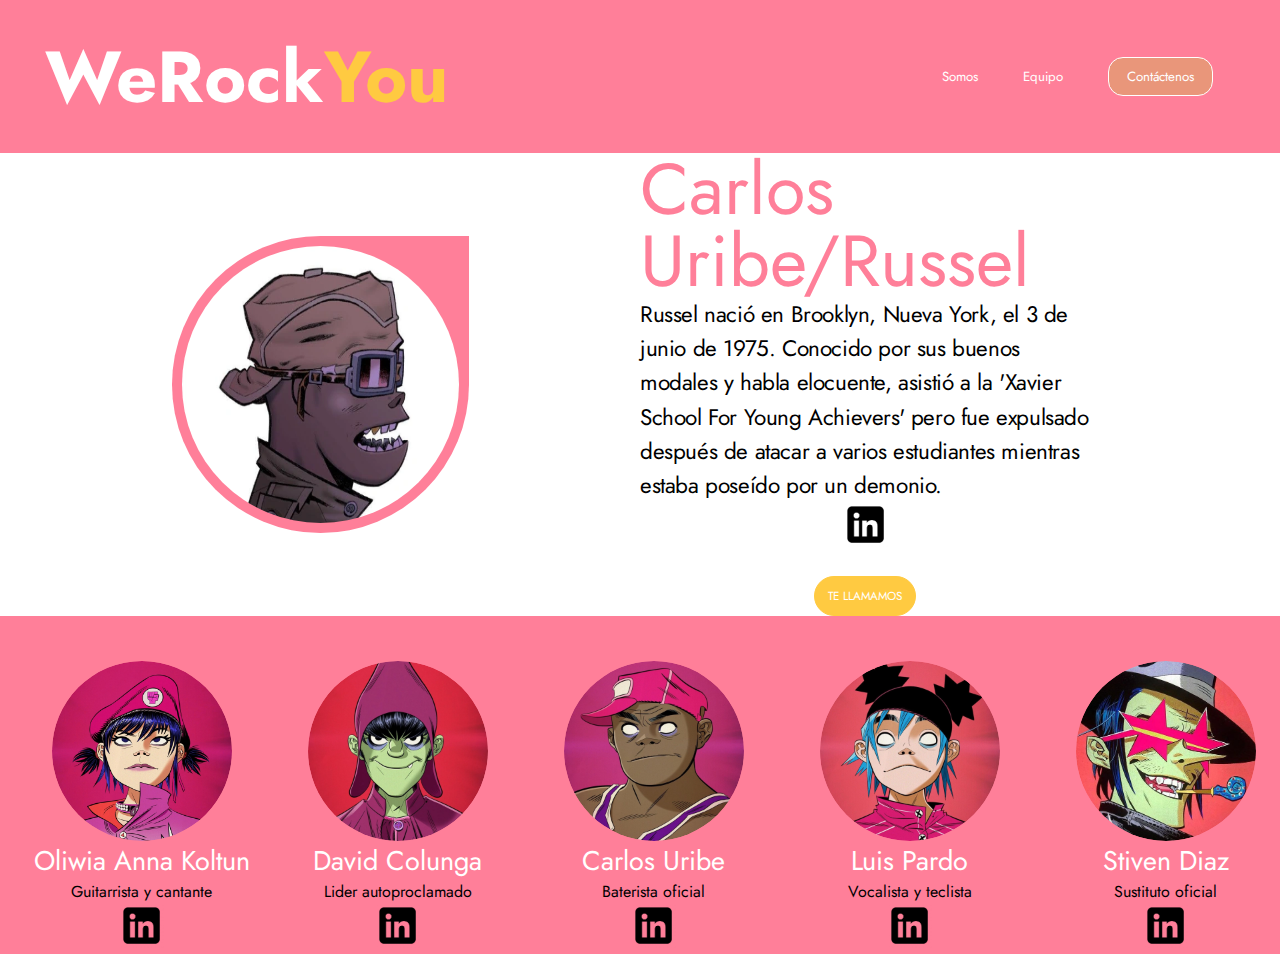
==== carlos.html @ b4e3a8da "change image and text in middle" ====
<!DOCTYPE html>
<html lang="en">

<head>
    <meta charset="UTF-8">
    <meta name="viewport" content="width=device-width, initial-scale=1.0">
    <title>Russel</title>
    <title>GorillazCoders</title>
    <link rel="stylesheet" href="./style.css">
</head>

<body>
    <div class="box aligntoends">
        <div class="box-left">
            <h3 class="box-left-h3white">WeRock</h3>
            <h3 class="box-left-h3yellow">You</h3>
        </div>

        <div class="box-right">
            <h5 class="box-right-p">Somos</h5>
            <h5 class="box-right-p">Equipo</h5>
            <button class="box-right-button">Contáctenos</button>
        </div>
    </div>

    <div class="main">
        <div class="main-left">
            <div class="main-left-drop">
                <img src="./imagenes/Russel-Fase2.jpg" alt="Familia Gorillaz" class="main-left-drop-image">
            </div>
        </div>

        <div class="main-right">
            <div class="main-right-container">
                <h1>Carlos Uribe/Russel</h1>
            </div>
            <div class="main-right-note">
                <p>Russel nació en Brooklyn, Nueva York, el 3 de junio de 1975. Conocido por sus buenos modales y habla elocuente, asistió a la 'Xavier School For Young Achievers' pero fue expulsado después de atacar a varios estudiantes mientras estaba poseído por un demonio.</p>
            </div>
            <a href="https://gorillaz.fandom.com/es/wiki/Russel_Hobbs">
                <img src="./imagenes/pnglinkedin.png" alt="logo linkedin" class="linkedinpng">
            </a>
            <div class="main-right-btn">
                <a href="https://www.gorillaz.com/" target="_blank"><button>Te llamamos</button></a>
            </div>
        </div>
    </div>
</body>

    <div class="allcards">
        <div class="card">
            <div class="card-1">
                <div class="zoom-container">
                    <img src="./imagenes/Oliwia Noodle.jpg" alt="photo of Oliwia" class="zoom-image">
                </div>
                <h1>Oliwia Anna Koltun</h1>
                <p>Guitarrista y cantante</p>
                <a href="https://gorillaz.fandom.com/es/wiki/Noodle">
                    <img src="./imagenes/pnglinkedin.png" alt="logo linkedin" class="linkedinpng">
                </a>
            </div>
        </div>
        <div class="card">
            <div class="card-1">
                <div class="zoom-container">
                    <img src="./imagenes/David Murdoc.jpg" alt="photo of David C" class="zoom-image">
                </div>
                <h1>David Colunga</h1>
                <p>Lider autoproclamado</p>
                <a href="https://gorillaz.fandom.com/es/wiki/Murdoc_Niccals">
                    <img src="./imagenes/pnglinkedin.png" alt="logo linkedin" class="linkedinpng">
                </a>
            </div>
        </div>

        <div class="card">
            <div class="card-1">
              <div class="zoom-container">
                 <img src="./imagenes/Carlos Russel.jpg" alt="photo of Carlos" class="zoom-image">
               </div>
                 <h1>Carlos Uribe</h1>
                 <p>Baterista oficial</p>
                 <a href="https://gorillaz.fandom.com/es/wiki/Russel_Hobbs">
                <img src="./imagenes/pnglinkedin.png" alt="logo linkedin" class="linkedinpng">
                </a>
            </div>
       
        </div>
        <div class="card">
            <div class="card-1">
              <div class="zoom-container">
                 <img src="./imagenes/Luis 2D.jpg" alt="photo of Carlos" class="zoom-image">
               </div>
                 <h1>Luis Pardo</h1>
                 <p>Vocalista y teclista</p>
                 <a href="https://gorillaz.fandom.com/es/wiki/2-D">
                <img src="./imagenes/pnglinkedin.png" alt="logo linkedin" class="linkedinpng">
                </a>
            </div>
       
        </div>
        <div class="card">
            <div class="card-1">
              <div class="zoom-container">
                 <img src="./imagenes/Stiven Ace.jpg" alt="photo of Carlos" class="zoom-image">
               </div>
                 <h1>Stiven Diaz</h1>
                 <p>Sustituto oficial</p>
                 <a href="https://gorillaz.fandom.com/es/wiki/Ace">
                <img src="./imagenes/pnglinkedin.png" alt="logo linkedin" class="linkedinpng">
                </a>
            </div>
       
        </div>
        
            
    </div>


</body>
</body>

</html>
</body>
</body>

</html>
---- style.css ----
* {
    margin: 0;
    padding: 0;
    font-family: 'jost';
}

@font-face {
    font-family: 'jost';
        src: url('fonts/Jost-VariableFont_wght.ttf');
}

.main{
    display: flex;
    flex-direction: row;
    align-items: center;
}


.main-left {
    display: flex;
    justify-content: center;
    align-items: center;
    width: 50vw;
    background-color: white;
}

.main-left-drop {
    background-color: #ff7f99;
    margin: 2% 4%;
    height: 297px;
    width: 297px;
    border-radius: 50% 0 50% 50%;
    display: flex;
    justify-content: center;
    align-items: center;
}

.main-left-drop-image {
    height: 277px;
    width: 277px;
    border-radius: 50%;
    display: flex;
    animation: girar 15s linear infinite;
}

.main-left-drop-image:hover {
    border-radius: 50%;
    -webkit-border-radius: 50%;
    box-shadow: 0px 0px 5px 5px #ffca41;
    -webkit-box-shadow: 0px 0px 5px 5px #ffca41;
}

@keyframes girar {
    0% {
        transform: rotate(0deg);
    }
    100% {
        transform: rotate(360deg);
    }
}

.main-right {
    display: flex;
    justify-content: center;
    align-items: center;
    flex-direction: column;
    width: 50vh;
    background-color: white;
}

.main-right-container {
    color: #FF7F99;
    line-height: 8vh;
    display: flex;
    justify-content: center;
}

h1{
    font-weight: normal;
    font-size: 8vh;
}

.main-right-note {
    line-height: 3.8vh;
    display: flex;
    justify-content: center;
    font-size: 2.5vh;
    letter-spacing: -0.4px;
}

.btn {
    display: flex;
    justify-content: center;
    
}

.main-right-btn button {
    width: 8vw;
    height: 4.5vh;
    border-radius: 40px;
    border: 1px solid #FFCA41;
    background-color: #FFCA41;
    text-decoration: none;
    text-transform: uppercase;
    color: white;
    font-size: 1.3vh;
    cursor: pointer;
    margin-top: 2.5vh;
}

.box{
    height: 17vh;
    background-color: #FF7F99;
}

.box-left{
    margin-left: 5vh;
    margin-right: 50;
    display: flex;
    flex-direction: row;
}

.box-left-h3white{
    color: #ffff;
    font-size: 8vh;
}
.box-left-h3yellow{
    color: #FFCA41;
    font-size: 8vh;
}

.aligntoends{
    display: flex; 
    justify-content:space-between;
    align-items: center;
    width: 100%;
}

.box-right{
    margin-left: 5vh;
    margin-right: 5vh;
    display: flex;
    justify-content: space-between;
    align-items: center;
}

.box-right-p{
    margin: 2.5vh;
    color: #ffff;
    font-weight: normal;
}

.box-right-button{
    margin: 2.5vh;
    color: #ffff;
    background-color: darksalmon;
    padding-left: 2vh;
    padding-right: 2vh;
    padding-top: 1vh;
    padding-bottom: 1vh;
    border-color: #ffff;
    border-width: 0.1vh;
    border-style: solid;
    border-radius:15px;
}
.allcards{
    display: flex;
    flex-direction: row;
}

.zoom-container {
    overflow: hidden;
    height: 20vh;
    width: 20vh;
    border-radius: 100%;
    margin-top: 5vh;
}

.zoom-image {
    transition: transform 0.9s ease;
    height: 20vh;
    width: 20vh;
    border-radius: 100%;
}

.zoom-container:hover .zoom-image {
    transform: scale(1.6);
}
.card {
    background-color: #FF7F99;
    display: flex;
    justify-content: center;
    width: 60vh;

}

.card-1 {
    color: white;
    font-size: medium;
    font-weight: normal;
    display: flex;
    flex-direction: column;
    align-items: center;
    margin-left: 3vh;
}

.card-1 h1,
.card-1 p {
    margin: 0;
}

.card-1 h1 {
    font-size: 3vh;
    font-weight: normal;
}

.card-1 p {
    font-size: 16px;
    text-align: center;
    color: black; 
}

.linkedinpng {
    height: 5vh;
    width: 5vh;
}
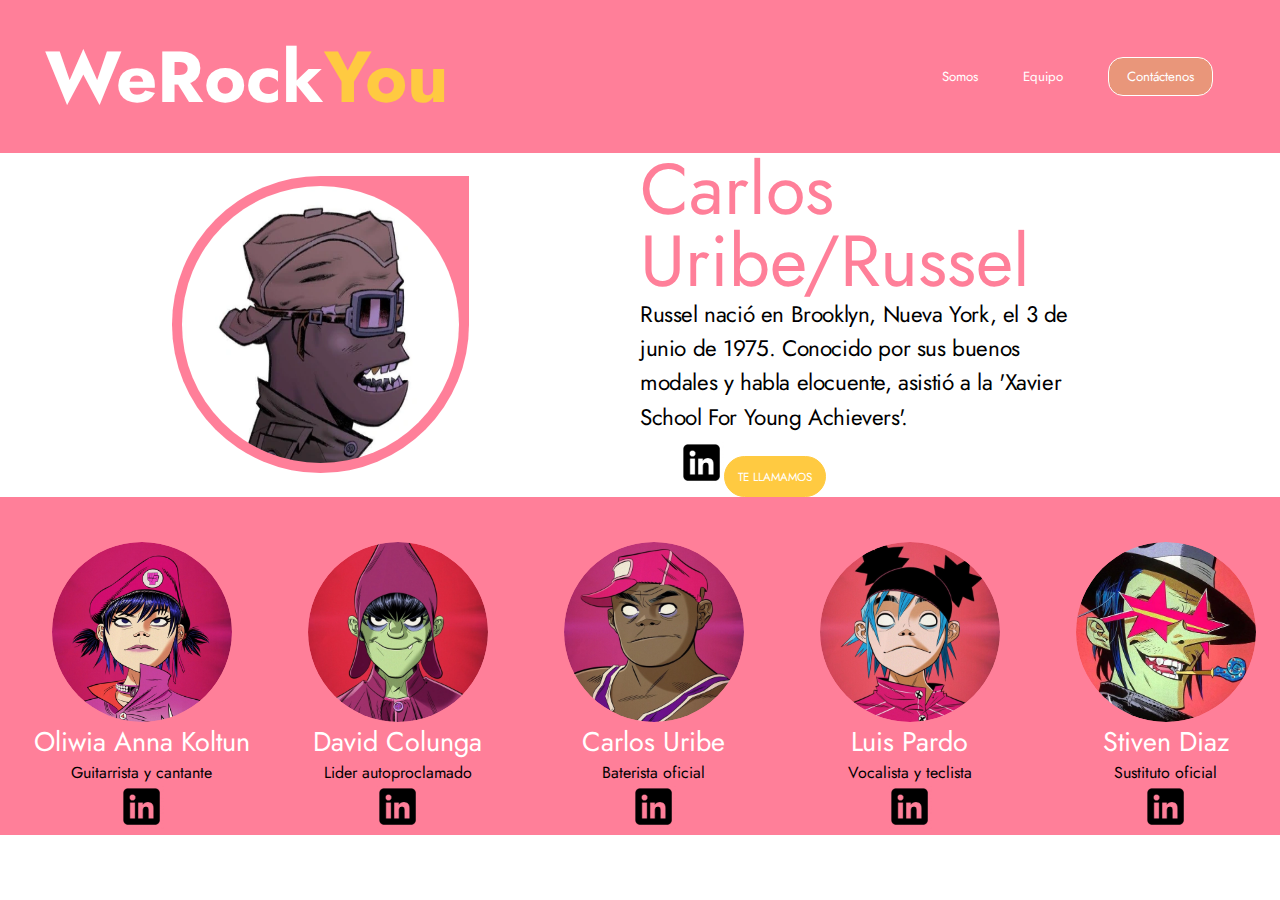
==== commit ed77d98f: "add img and path to html-carlos" ====
--- a/carlos.html
+++ b/carlos.html
@@ -1,5 +1,5 @@
 <!DOCTYPE html>
-<html lang="en">
+
 
 <head>
     <meta charset="UTF-8">
@@ -35,17 +35,24 @@
                 <h1>Carlos Uribe/Russel</h1>
             </div>
             <div class="main-right-note">
-                <p>Russel nació en Brooklyn, Nueva York, el 3 de junio de 1975. Conocido por sus buenos modales y habla elocuente, asistió a la 'Xavier School For Young Achievers' pero fue expulsado después de atacar a varios estudiantes mientras estaba poseído por un demonio.</p>
+                <p>Russel nació en Brooklyn, Nueva York, el 3 de junio de 1975. Conocido por sus buenos modales y
+                    habla
+                    elocuente, asistió a la 'Xavier School For Young Achievers'.</p>
             </div>
-            <a href="https://gorillaz.fandom.com/es/wiki/Russel_Hobbs">
-                <img src="./imagenes/pnglinkedin.png" alt="logo linkedin" class="linkedinpng">
-            </a>
-            <div class="main-right-btn">
-                <a href="https://www.gorillaz.com/" target="_blank"><button>Te llamamos</button></a>
+
+            <div class="main-right-down">
+
+                <a href="https://gorillaz.fandom.com/es/wiki/Russel_Hobbs">
+                    <img src="./imagenes/pnglinkedin.png" alt="logo linkedin" class="linkedinpng">
+                </a>
+                <div class="main-right-btn">
+                    <a href="https://www.gorillaz.com/" target="_blank"><button>Te llamamos</button></a>
+                </div>
+
             </div>
         </div>
     </div>
-</body>
+
 
     <div class="allcards">
         <div class="card">
@@ -75,53 +82,49 @@
 
         <div class="card">
             <div class="card-1">
-              <div class="zoom-container">
-                 <img src="./imagenes/Carlos Russel.jpg" alt="photo of Carlos" class="zoom-image">
-               </div>
-                 <h1>Carlos Uribe</h1>
-                 <p>Baterista oficial</p>
-                 <a href="https://gorillaz.fandom.com/es/wiki/Russel_Hobbs">
-                <img src="./imagenes/pnglinkedin.png" alt="logo linkedin" class="linkedinpng">
+                <div class="zoom-container">
+                    <img src="./imagenes/Carlos Russel.jpg" alt="photo of Carlos" class="zoom-image">
+                </div>
+                <h1>Carlos Uribe</h1>
+                <p>Baterista oficial</p>
+                <a href="https://gorillaz.fandom.com/es/wiki/Russel_Hobbs">
+                    <img src="./imagenes/pnglinkedin.png" alt="logo linkedin" class="linkedinpng">
                 </a>
             </div>
-       
+
         </div>
         <div class="card">
             <div class="card-1">
-              <div class="zoom-container">
-                 <img src="./imagenes/Luis 2D.jpg" alt="photo of Carlos" class="zoom-image">
-               </div>
-                 <h1>Luis Pardo</h1>
-                 <p>Vocalista y teclista</p>
-                 <a href="https://gorillaz.fandom.com/es/wiki/2-D">
-                <img src="./imagenes/pnglinkedin.png" alt="logo linkedin" class="linkedinpng">
+                <div class="zoom-container">
+                    <img src="./imagenes/Luis 2D.jpg" alt="photo of Carlos" class="zoom-image">
+                </div>
+                <h1>Luis Pardo</h1>
+                <p>Vocalista y teclista</p>
+                <a href="https://gorillaz.fandom.com/es/wiki/2-D">
+                    <img src="./imagenes/pnglinkedin.png" alt="logo linkedin" class="linkedinpng">
                 </a>
             </div>
-       
+
         </div>
         <div class="card">
             <div class="card-1">
-              <div class="zoom-container">
-                 <img src="./imagenes/Stiven Ace.jpg" alt="photo of Carlos" class="zoom-image">
-               </div>
-                 <h1>Stiven Diaz</h1>
-                 <p>Sustituto oficial</p>
-                 <a href="https://gorillaz.fandom.com/es/wiki/Ace">
-                <img src="./imagenes/pnglinkedin.png" alt="logo linkedin" class="linkedinpng">
+                <div class="zoom-container">
+                    <img src="./imagenes/Stiven Ace.jpg" alt="photo of Carlos" class="zoom-image">
+                </div>
+                <h1>Stiven Diaz</h1>
+                <p>Sustituto oficial</p>
+                <a href="https://gorillaz.fandom.com/es/wiki/Ace">
+                    <img src="./imagenes/pnglinkedin.png" alt="logo linkedin" class="linkedinpng">
                 </a>
             </div>
-       
+
         </div>
-        
-            
+
+
     </div>
 
 
 </body>
-</body>
 
-</html>
-</body>
-</body>
 
 </html>--- a/style.css
+++ b/style.css
@@ -13,6 +13,11 @@
     display: flex;
     flex-direction: row;
     align-items: center;
+}
+
+.linkedinpng2{
+    display: flex;
+    text-align: left;
 }
 
 
@@ -106,8 +111,15 @@
     font-size: 1.3vh;
     cursor: pointer;
     margin-top: 2.5vh;
-}
-
+} 
+
+.main-right-down{
+    margin-right: 25vh;
+    display: flex;
+    align-items: center; 
+    justify-content: center;  
+    cursor: pointer;
+}
 .box{
     height: 17vh;
     background-color: #FF7F99;
@@ -135,7 +147,13 @@
     align-items: center;
     width: 100%;
 }
-
+.aligncard{
+
+    display: flex;
+    flex-direction: row;
+
+    align-items: center;
+}
 .box-right{
     margin-left: 5vh;
     margin-right: 5vh;
@@ -163,6 +181,7 @@
     border-style: solid;
     border-radius:15px;
 }
+
 .allcards{
     display: flex;
     flex-direction: row;
